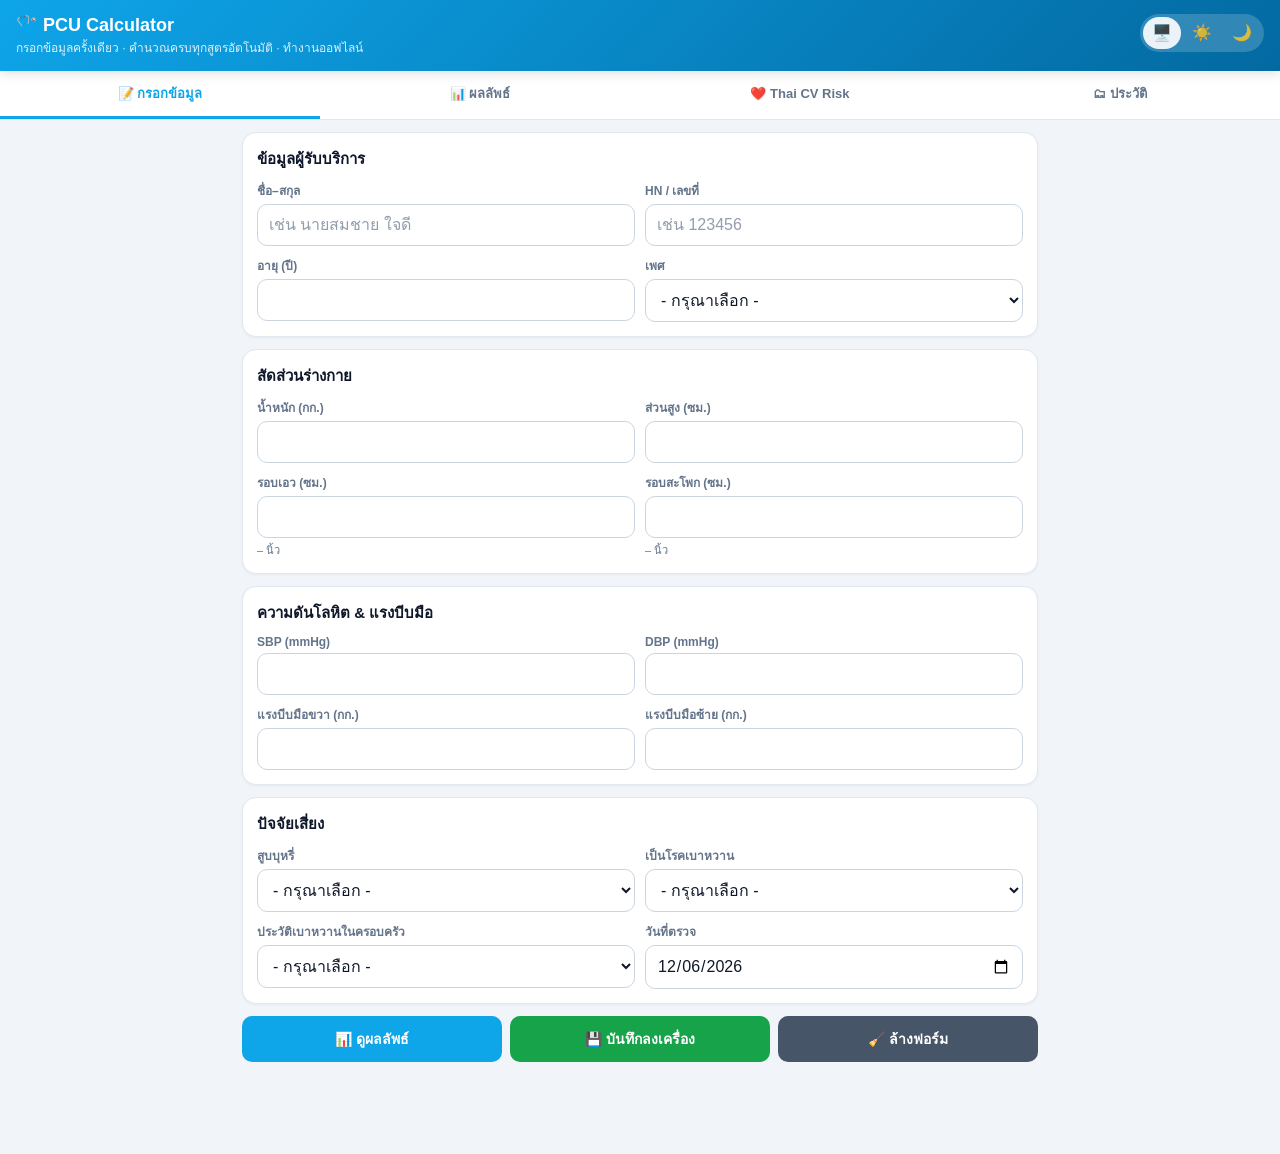
==== index.html @ 6158aefe "เพิ่ม dark mode/lightmode ตามระบบ และ manifest ไฟล์แยก" ====
<!DOCTYPE html>
<html lang="th">
<head>
<meta charset="UTF-8">
<meta name="viewport" content="width=device-width,initial-scale=1,viewport-fit=cover">
<title>PCU Calculator</title>
<meta name="theme-color" content="#0ea5e9">
<meta name="color-scheme" content="light dark">
<meta name="apple-mobile-web-app-capable" content="yes">
<meta name="apple-mobile-web-app-status-bar-style" content="default">
<meta name="apple-mobile-web-app-title" content="PCU Calc">
<link rel="icon" type="image/svg+xml" href="favicon.svg">
<link rel="icon" type="image/png" sizes="512x512" href="favicon-512.png">
<link rel="alternate icon" href="favicon.ico">
<link rel="apple-touch-icon" sizes="180x180" href="apple-touch-icon-180.png">
<link rel="manifest" href="manifest.json">
<script>
/* ธีมสี: ต้องรันก่อนโหลด style.css เพื่อไม่ให้จอสว่างวาบก่อนเปลี่ยนเป็นโหมดมืด */
(function(){
  var KEY="pcu-theme", root=document.documentElement;
  var mq=window.matchMedia?matchMedia("(prefers-color-scheme: dark)"):null;
  function getMode(){var m="auto";try{m=localStorage.getItem(KEY)||"auto"}catch(e){}return(m==="light"||m==="dark")?m:"auto"}
  function apply(m){
    var dark=m==="dark"||(m==="auto"&&!!mq&&mq.matches);
    root.setAttribute("data-theme",dark?"dark":"light");
    var tc=document.querySelector('meta[name="theme-color"]');
    if(tc)tc.setAttribute("content",dark?"#0c4a6e":"#0ea5e9");
    return dark;
  }
  window.PCUTheme={
    get:getMode,
    set:function(m){try{localStorage.setItem(KEY,m)}catch(e){}return apply(m)}
  };
  apply(getMode());
  if(mq){ /* ถ้าเลือก "ตามระบบ" แล้วผู้ใช้สลับโหมดที่เครื่อง ให้เปลี่ยนตามทันที */
    var f=function(){if(getMode()==="auto")apply("auto")};
    if(mq.addEventListener)mq.addEventListener("change",f);else if(mq.addListener)mq.addListener(f);
  }
})();
</script>
<link rel="stylesheet" href="style.css">
</head>
<body>
<header class="noprint">
  <div class="hd">
    <div>
      <h1>🩺 PCU Calculator</h1>
      <p>กรอกข้อมูลครั้งเดียว · คำนวณครบทุกสูตรอัตโนมัติ · ทำงานออฟไลน์</p>
    </div>
    <div class="theme" role="group" aria-label="โหมดสี">
      <button type="button" data-m="auto" title="ตามระบบ" aria-label="ตามระบบ">🖥️</button>
      <button type="button" data-m="light" title="สว่าง" aria-label="สว่าง">☀️</button>
      <button type="button" data-m="dark" title="มืด" aria-label="มืด">🌙</button>
    </div>
  </div>
</header>

<nav class="noprint">
  <button class="on" data-t="in">📝 กรอกข้อมูล</button>
  <button data-t="out">📊 ผลลัพธ์</button>
  <button data-t="cv">❤️ Thai CV Risk</button>
  <button data-t="his">🗂 ประวัติ</button>
</nav>

<main>
<!-- ========== INPUT ========== -->
<section id="in">
  <div class="card">
    <h3>ข้อมูลผู้รับบริการ</h3>
    <div class="grid">
      <div><label>ชื่อ–สกุล</label><input id="name" placeholder="เช่น นายสมชาย ใจดี"></div>
      <div><label>HN / เลขที่</label><input id="hn" placeholder="เช่น 123456"></div>
      <div><label>อายุ (ปี)</label><input id="age" type="number" inputmode="numeric" min="1" max="120"></div>
      <div><label>เพศ</label><select id="sex"><option value="" selected disabled>- กรุณาเลือก -</option><option value="M">ชาย</option><option value="F">หญิง</option></select></div>
    </div>
  </div>

  <div class="card">
    <h3>สัดส่วนร่างกาย</h3>
    <div class="grid">
      <div><label>น้ำหนัก (กก.)</label><input id="wt" type="number" inputmode="decimal" step="0.1"></div>
      <div><label>ส่วนสูง (ซม.)</label><input id="ht" type="number" inputmode="decimal" step="0.1"></div>
      <div><label>รอบเอว (ซม.)</label><input id="wc" type="number" inputmode="decimal" step="0.1"><div class="hint" id="wcIn">– นิ้ว</div></div>
      <div><label>รอบสะโพก (ซม.)</label><input id="hc" type="number" inputmode="decimal" step="0.1"><div class="hint" id="hcIn">– นิ้ว</div></div>
    </div>
  </div>

  <div class="card">
    <h3>ความดันโลหิต &amp; แรงบีบมือ</h3>
    <div class="grid">
      <div><label>SBP (mmHg)</label><input id="sbp" type="number" inputmode="numeric"></div>
      <div><label>DBP (mmHg)</label><input id="dbp" type="number" inputmode="numeric"></div>
      <div><label>แรงบีบมือขวา (กก.)</label><input id="gr" type="number" inputmode="decimal" step="0.1"></div>
      <div><label>แรงบีบมือซ้าย (กก.)</label><input id="gl" type="number" inputmode="decimal" step="0.1"></div>
    </div>
  </div>

  <div class="card">
    <h3>ปัจจัยเสี่ยง</h3>
    <div class="grid">
      <div><label>สูบบุหรี่</label><select id="smoke"><option value="" selected disabled>- กรุณาเลือก -</option><option value="0">ไม่สูบ</option><option value="1">สูบ</option></select></div>
      <div><label>เป็นโรคเบาหวาน</label><select id="dm"><option value="" selected disabled>- กรุณาเลือก -</option><option value="0">ไม่เป็น</option><option value="1">เป็น</option></select></div>
      <div><label>ประวัติเบาหวานในครอบครัว</label><select id="fdm"><option value="" selected disabled>- กรุณาเลือก -</option><option value="0">ไม่มี</option><option value="1">มี (พ่อ/แม่/พี่/น้อง)</option></select></div>
      <div><label>วันที่ตรวจ</label><input id="dt" type="date"></div>
    </div>
  </div>

  <div class="row noprint">
    <button class="btn" onclick="go('out')">📊 ดูผลลัพธ์</button>
    <button class="btn g" onclick="saveRec()">💾 บันทึกลงเครื่อง</button>
    <button class="btn d" onclick="clearForm()">🧹 ล้างฟอร์ม</button>
  </div>
</section>

<!-- ========== OUTPUT ========== -->
<section id="out" class="hidden">
  <div class="card"><h3>สรุปผลการประเมิน</h3><div id="who" style="font-size:13px;color:var(--mut)"></div></div>

  <div class="card">
    <h3>1) ดัชนีมวลกาย (BMI)</h3>
    <div class="res"><span class="k">BMI</span><span class="v"><span id="bmiV">–</span> <small style="font-size:12px;color:var(--mut)">kg/m²</small><br><span id="bmiT" class="tag t-mut">–</span></span></div>
    <div class="hint" id="bmiM"></div>
    <table id="bmiTb"></table>
  </div>

  <div class="card">
    <h3>2) รอบเอว / รอบสะโพก (WHR)</h3>
    <div class="res"><span class="k">รอบเอว</span><span class="v" id="wcV">–</span></div>
    <div class="res"><span class="k">แปลผลรอบเอว</span><span class="v"><span id="wcTag" class="tag t-mut">–</span></span></div>
    <div class="res"><span class="k">รอบสะโพก</span><span class="v" id="hcV">–</span></div>
    <div class="res"><span class="k">Waist/Hip Ratio</span><span class="v"><span id="whrV">–</span><br><span id="whrT" class="tag t-mut">–</span></span></div>
    <div class="hint" id="whrM"></div>
    <table id="wcTb"></table>
  </div>

  <div class="card">
    <h3>3) OSTA Index (ความเสี่ยงกระดูกพรุน)</h3>
    <div class="res"><span class="k">(น้ำหนัก − อายุ) × 0.2</span><span class="v"><span id="ostaV">–</span><br><span id="ostaT" class="tag t-mut">–</span></span></div>
    <table><tr><th>ค่า OSTA</th><th>การแปลผล</th></tr>
    <tr id="os1"><td>น้อยกว่า −4</td><td>ความเสี่ยงสูง</td></tr>
    <tr id="os2"><td>−4 ถึง −1</td><td>ความเสี่ยงปานกลาง</td></tr>
    <tr id="os3"><td>มากกว่า −1</td><td>ความเสี่ยงต่ำ</td></tr></table>
  </div>

  <div class="card">
    <h3>4) แรงบีบมือ (Hand Grip / น้ำหนักตัว)</h3>
    <div class="res"><span class="k">ข้างขวา</span><span class="v"><span id="grV">–</span><br><span id="grT" class="tag t-mut">–</span></span></div>
    <div class="res"><span class="k">ข้างซ้าย</span><span class="v"><span id="glV">–</span><br><span id="glT" class="tag t-mut">–</span></span></div>
    <table id="gripTb"></table>
  </div>

  <div class="card">
    <h3>5) ระดับความดันโลหิต</h3>
    <div class="res"><span class="k">SBP / DBP</span><span class="v" id="bpV">–</span></div>
    <div class="res"><span class="k">Category</span><span class="v"><span id="htC">–</span><br><span id="htT" class="tag t-mut">–</span></span></div>
    <table id="htTb"></table>
  </div>

  <div class="card">
    <h3>6) ความเสี่ยงโรคเบาหวาน (DM Risk Score)</h3>
    <div class="res"><span class="k">คะแนนรวม</span><span class="v"><span id="dmV">–</span> <small style="font-size:12px;color:var(--mut)">คะแนน</small><br><span id="dmT" class="tag t-mut">–</span></span></div>
    <table id="dmTb"></table>
    <div class="hint">เกณฑ์: ≤2 เสี่ยงน้อย · 3–5 ปานกลาง · 6–8 สูง · &gt;8 สูงมาก</div>
  </div>

  <div class="card">
    <h3>7) ความเสี่ยงโรคหัวใจและหลอดเลือด (Thai CV Risk)</h3>
    <div class="res"><span class="k">ความเสี่ยงใน 10 ปี</span><span class="v"><span id="cvV">–</span> <small style="font-size:12px;color:var(--mut)">%</small><br><span id="cvT" class="tag t-mut">–</span></span></div>
    <table><tr><th>ระดับความเสี่ยง</th><th>ค่า %</th></tr>
      <tr id="cv1"><td>ความเสี่ยงต่ำ</td><td>น้อยกว่า 10%</td></tr>
      <tr id="cv2"><td>ความเสี่ยงปานกลาง</td><td>10% – 19.9%</td></tr>
      <tr id="cv3"><td>ความเสี่ยงสูง</td><td>20% – 29.9%</td></tr>
      <tr id="cv4"><td>ความเสี่ยงสูงมาก</td><td>ตั้งแต่ 30% ขึ้นไป</td></tr></table>
    <div class="hint">กรอกค่าได้ที่แท็บ ❤️ Thai CV Risk</div>
  </div>

  <div class="row noprint">
    <button class="btn g" onclick="toExcel()">📗 บันทึก Excel</button>
    <button class="btn r" onclick="window.print()">📄 บันทึก PDF</button>
    <button class="btn" onclick="saveRec()">💾 บันทึกประวัติ</button>
  </div>
</section>

<!-- ========== CV RISK ========== -->
<section id="cv" class="hidden">
  <div class="card">
    <h3>Thai CV Risk Score — รามาธิบดี</h3>
    <div class="note">ค่าจากฟอร์มพร้อมใช้กรอก — แตะที่ชิปเพื่อคัดลอกทีละค่า แล้ววางในเว็บด้านล่างได้ทันที</div>
    <div class="chips" id="cvChips" style="margin-top:10px"></div>
    <div class="row">
      <button class="btn o" onclick="reloadCV()">🔄 โหลดใหม่</button>
      <button class="btn" onclick="openCV()">🔗 เปิดในเบราว์เซอร์</button>
    </div>
  </div>

  <div class="card">
    <h3>บันทึกผล %CV Risk</h3>
    <div class="grid">
      <div>
        <label>ความเสี่ยง 10 ปี (%)</label>
        <input id="cvPct" type="number" step="0.1" min="0" max="100" inputmode="decimal" placeholder="เช่น 12.5">
        <div class="hint">คัดลอกตัวเลขจากผลลัพธ์ในกรอบด้านล่าง แล้วกรอกช่องนี้</div>
      </div>
      <div>
        <label>ระดับความเสี่ยงที่แปลได้</label>
        <div style="padding:8px 0"><span id="cvT2" class="tag t-mut">ยังไม่ได้กรอก</span></div>
      </div>
    </div>
    <div class="row" style="margin-top:10px">
      <button class="btn o" onclick="pasteCV()">📋 วางจากคลิปบอร์ด</button>
      <button class="btn" onclick="go('out')">📊 ดูผลรวมทั้งหมด</button>
      <button class="btn g" onclick="saveRec()">💾 บันทึกประวัติ</button>
      <button class="btn r" onclick="toExcel()">📗 ส่งออก Excel</button>
    </div>
  </div>

  <div class="card">
    <div class="iw"><iframe id="cvFrame" src="https://www.rama.mahidol.ac.th/cardio_vascular_risk/thai_cv_risk_score/" referrerpolicy="no-referrer" allow="clipboard-write"></iframe></div>
    <div class="hint" style="margin-top:8px">หน้านี้ต้องต่ออินเทอร์เน็ต · ส่วนอื่นของแอปใช้งานออฟไลน์ได้ปกติ</div>
  </div>
</section>

<!-- ========== HISTORY ========== -->
<section id="his" class="hidden">
  <div class="card">
    <h3>ประวัติผู้รับบริการ <span id="cnt" class="tag t-mut">0 ราย</span></h3>
    <div class="note">🔒 ข้อมูลถูกเก็บในเครื่องนี้เท่านั้น (localStorage) ไม่มีการส่งข้อมูลออกนอกเครื่อง</div>
    <div class="row" style="margin-top:10px">
      <button class="btn g" onclick="histExcel()">📗 ส่งออกทั้งหมด (Excel)</button>
      <button class="btn r" onclick="wipe()">🗑 ลบทั้งหมด</button>
    </div>
    <input id="q" placeholder="🔍 ค้นหาชื่อ / HN" style="margin-top:10px" oninput="renderHist()">
  </div>
  <div id="histList"></div>
</section>
</main>

<div class="toast" id="toast"></div>

<script src="script.js" defer></script>
</body>
</html>
---- style.css ----
/* ===== สีโหมดสว่าง (ค่าเริ่มต้น) ===== */
:root{color-scheme:light;
  --bg:#f1f5f9;--card:#fff;--line:#e2e8f0;--txt:#0f172a;--mut:#64748b;
  --pri:#0ea5e9;--ok:#16a34a;--warn:#f59e0b;--bad:#dc2626;--vbad:#7f1d1d;
  --hdr1:#0ea5e9;--hdr2:#0369a1;--nav:#fff;--field:#fff;--field-line:#cbd5e1;
  --th:#f8fafc;--hl:#e0f2fe;--chip:#f1f5f9;
  --note-bg:#fffbeb;--note-line:#fcd34d;--note-txt:#78350f;
  --btn-d:#475569;--toast-bg:#0f172a;--toast-txt:#fff;--shadow:#0f172a0d}

/* ===== สีโหมดมืด (ใช้เมื่อ <html data-theme="dark">) ===== */
:root[data-theme="dark"]{color-scheme:dark;
  --bg:#0f172a;--card:#1e293b;--line:#334155;--txt:#e2e8f0;--mut:#94a3b8;
  --vbad:#991b1b;
  --hdr1:#0c4a6e;--hdr2:#082f49;--nav:#1e293b;--field:#0f172a;--field-line:#475569;
  --th:#273449;--hl:#0c4a6e;--chip:#334155;
  --note-bg:#422006;--note-line:#a16207;--note-txt:#fde68a;
  --btn-d:#64748b;--toast-bg:#e2e8f0;--toast-txt:#0f172a;--shadow:#0006}
@media screen{:root[data-theme="dark"] .t-vbad{box-shadow:0 0 0 1px #fca5a5}}

*{box-sizing:border-box;-webkit-tap-highlight-color:transparent}
body{margin:0;font-family:-apple-system,"Segoe UI","Sarabun","Noto Sans Thai",sans-serif;background:var(--bg);color:var(--txt);padding-bottom:80px}
header{position:sticky;top:0;z-index:50;background:linear-gradient(135deg,var(--hdr1),var(--hdr2));color:#fff;padding:14px 16px calc(14px + env(safe-area-inset-top)) 16px;box-shadow:0 2px 12px #0002}
header h1{margin:0;font-size:18px}header p{margin:2px 0 0;font-size:12px;opacity:.85}
.hd{display:flex;justify-content:space-between;align-items:flex-start;gap:10px}
.theme{display:flex;flex:none;gap:2px;padding:3px;background:#ffffff2e;border-radius:999px}
.theme button{border:0;padding:0;background:none;width:38px;height:32px;border-radius:999px;font-size:16px;line-height:1;cursor:pointer;opacity:.8}
.theme button.on{background:#ffffffe6;opacity:1}
.theme button:focus-visible{outline:2px solid #fff;outline-offset:1px}
nav{display:flex;background:var(--nav);border-bottom:1px solid var(--line);position:sticky;top:0;z-index:40;overflow-x:auto}
nav button{flex:1;min-width:88px;border:0;background:none;padding:12px 6px;font-size:13px;font-weight:600;color:var(--mut);border-bottom:3px solid transparent;font-family:inherit}
nav button.on{color:var(--pri);border-color:var(--pri)}
main{padding:12px;max-width:820px;margin:auto}
.card{background:var(--card);border:1px solid var(--line);border-radius:14px;padding:14px;margin-bottom:12px;box-shadow:0 1px 3px var(--shadow)}
.card h3{margin:0 0 10px;font-size:15px;display:flex;justify-content:space-between;align-items:center;gap:8px}
.grid{display:grid;grid-template-columns:1fr 1fr;gap:10px}
@media(max-width:420px){.grid{grid-template-columns:1fr}}
label{display:block;font-size:12px;color:var(--mut);margin-bottom:4px;font-weight:600}
input,select{width:100%;padding:11px;border:1px solid var(--field-line);border-radius:10px;font-size:16px;font-family:inherit;background:var(--field);color:var(--txt)}
input::placeholder{color:var(--mut);opacity:.7}
input:focus,select:focus{outline:2px solid var(--pri);border-color:var(--pri)}
.hint{font-size:11px;color:var(--mut);margin-top:3px}
.btn{display:inline-flex;align-items:center;justify-content:center;gap:6px;padding:12px 14px;border:0;border-radius:10px;background:var(--pri);color:#fff;font-size:14px;font-weight:700;font-family:inherit;cursor:pointer}
.btn.g{background:var(--ok)}.btn.r{background:var(--bad)}.btn.d{background:var(--btn-d)}.btn.o{background:var(--card);color:var(--pri);border:1.5px solid var(--pri)}
.btn:active{opacity:.8}
.row{display:flex;gap:8px;flex-wrap:wrap}.row>.btn{flex:1;min-width:130px}
.res{display:flex;justify-content:space-between;align-items:center;padding:10px 0;border-bottom:1px dashed var(--line);gap:10px}
.res:last-child{border:0}.res .k{font-size:13px;color:var(--mut)}
.res .v{font-size:19px;font-weight:800;text-align:right}
.tag{display:inline-block;padding:4px 11px;border-radius:999px;font-size:12px;font-weight:700;color:#fff;margin-top:3px}
.t-ok{background:var(--ok)}.t-warn{background:var(--warn)}.t-bad{background:var(--bad)}.t-vbad{background:var(--vbad)}.t-mut{background:#94a3b8}
table{width:100%;border-collapse:collapse;font-size:12px;margin-top:8px}
th,td{border:1px solid var(--line);padding:6px 8px;text-align:left}th{background:var(--th)}
tr.hl td{background:var(--hl);font-weight:700}
.hidden{display:none}
.iw{position:relative;width:100%;height:74vh;border:1px solid var(--line);border-radius:12px;overflow:hidden;background:#fff} /* เว็บมหิดลใน iframe เป็นสีสว่างเสมอ จึงคงพื้นขาวไว้ */
iframe{width:100%;height:100%;border:0}
.hist{border:1px solid var(--line);border-radius:12px;padding:11px;margin-bottom:9px;background:var(--card)}
.hist b{font-size:14px}.hist .m{font-size:11px;color:var(--mut);margin:3px 0 7px}
.chips{display:flex;flex-wrap:wrap;gap:5px;margin-bottom:8px}
.chip{background:var(--chip);border-radius:7px;padding:3px 8px;font-size:11px}
.note{background:var(--note-bg);border:1px solid var(--note-line);border-radius:10px;padding:10px;font-size:12px;color:var(--note-txt);line-height:1.6}
.toast{position:fixed;left:50%;bottom:24px;transform:translateX(-50%);background:var(--toast-bg);color:var(--toast-txt);padding:11px 18px;border-radius:999px;font-size:13px;z-index:999;opacity:0;transition:.25s;pointer-events:none}
.toast.on{opacity:1;bottom:34px}

/* ===== พิมพ์ / บันทึก PDF: บังคับสีสว่างเสมอ แม้ใช้โหมดมืดอยู่ =====
   ต้องมีตัวแปรชุดเดียวกับบล็อกโหมดมืดด้านบน (ถ้าเพิ่มตัวแปรสีในโหมดมืด ให้เพิ่มที่นี่ด้วย) */
@media print{
  :root[data-theme="dark"]{color-scheme:light;
    --bg:#f1f5f9;--card:#fff;--line:#e2e8f0;--txt:#0f172a;--mut:#64748b;--vbad:#7f1d1d;
    --th:#f8fafc;--hl:#e0f2fe;--chip:#f1f5f9;
    --note-bg:#fffbeb;--note-line:#fcd34d;--note-txt:#78350f;--shadow:#0f172a0d;--field:#fff;--field-line:#cbd5e1}
  nav,header,.noprint{display:none!important}body{background:#fff;padding:0}.card{break-inside:avoid;box-shadow:none}main{max-width:100%}}
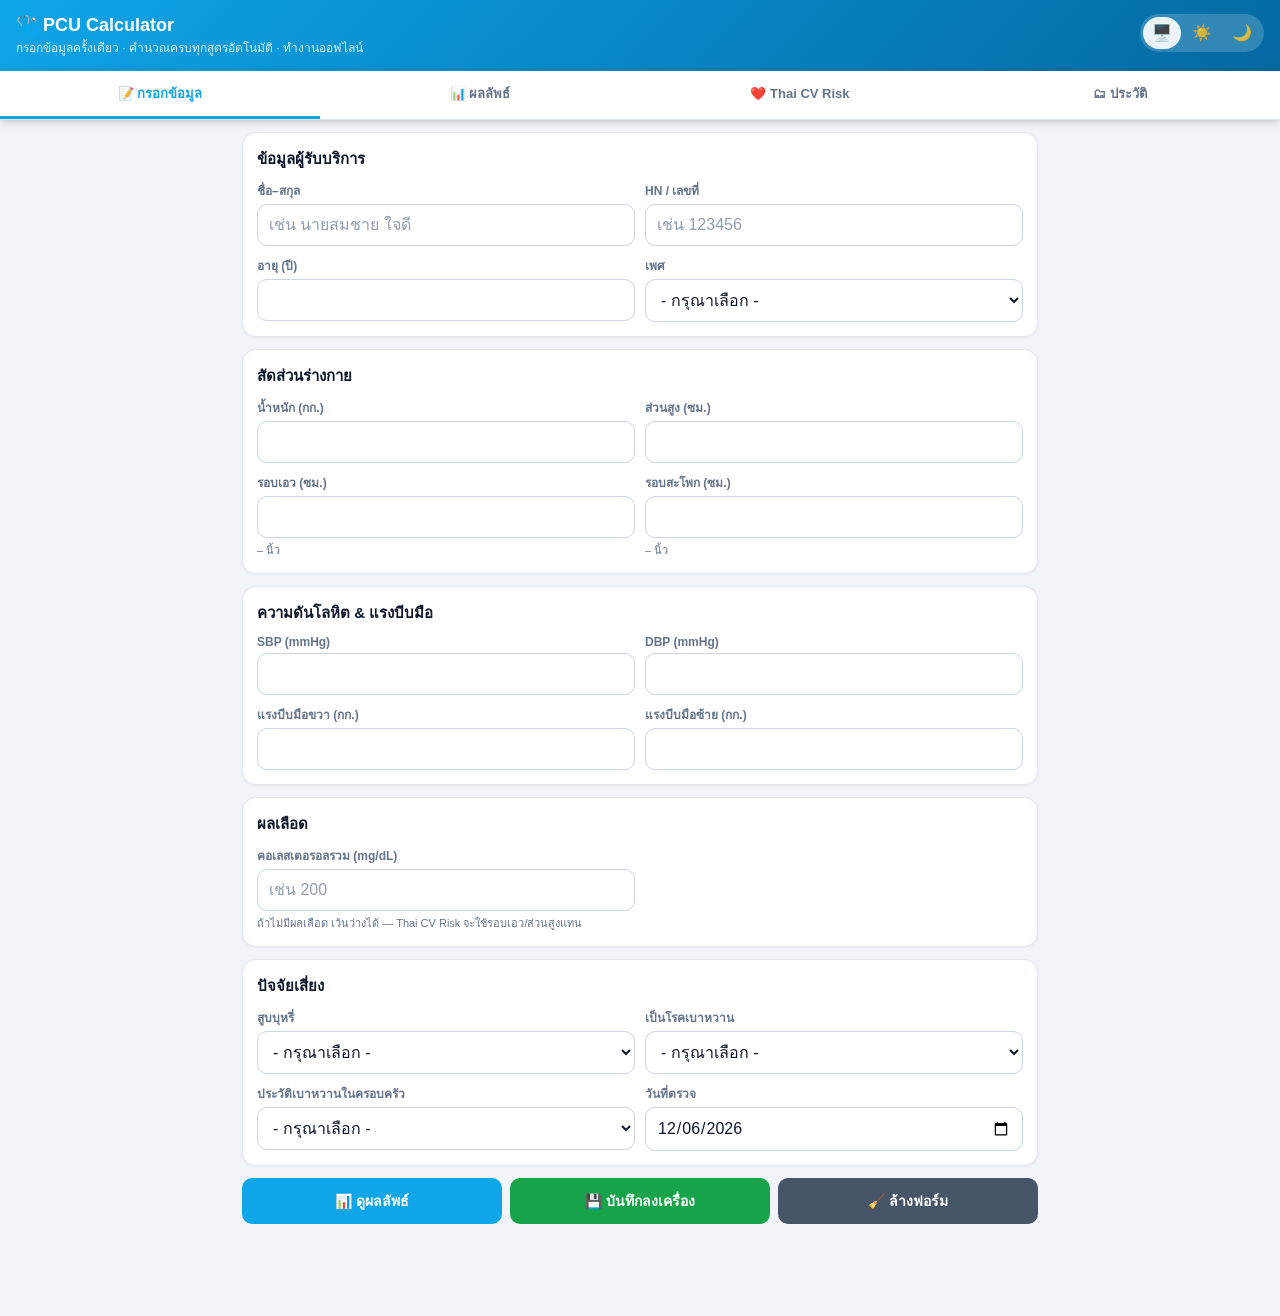
==== commit ea493072: "Add cholesterol input and risk factor section with CV risk calculator Added input fields for cholest" ====
--- a/index.html
+++ b/index.html
@@ -7,22 +7,35 @@
 <meta name="theme-color" content="#0ea5e9">
 <meta name="color-scheme" content="light dark">
 <meta name="apple-mobile-web-app-capable" content="yes">
+<meta name="mobile-web-app-capable" content="yes">
 <meta name="apple-mobile-web-app-status-bar-style" content="default">
 <meta name="apple-mobile-web-app-title" content="PCU Calc">
+<!-- ===== Favicon / App icons ===== -->
+<link rel="icon" type="image/png" sizes="96x96" href="favicon-96x96.png">
 <link rel="icon" type="image/svg+xml" href="favicon.svg">
-<link rel="icon" type="image/png" sizes="512x512" href="favicon-512.png">
-<link rel="alternate icon" href="favicon.ico">
+<link rel="shortcut icon" href="favicon.ico">
 <link rel="apple-touch-icon" sizes="180x180" href="apple-touch-icon-180.png">
+<link rel="apple-touch-icon" sizes="167x167" href="apple-touch-icon-167.png">
+<link rel="apple-touch-icon" sizes="152x152" href="apple-touch-icon-152.png">
+<link rel="apple-touch-icon" sizes="120x120" href="apple-touch-icon-120.png">
+<link rel="mask-icon" href="safari-pinned-tab.svg" color="#0369a1">
+<meta name="msapplication-TileColor" content="#ffffff">
+<meta name="msapplication-TileImage" content="mstile-150x150.png">
+<meta name="msapplication-config" content="browserconfig.xml">
 <link rel="manifest" href="manifest.json">
 <script>
-/* ธีมสี: ต้องรันก่อนโหลด style.css เพื่อไม่ให้จอสว่างวาบก่อนเปลี่ยนเป็นโหมดมืด */
+/* ธีมสี: ต้องรันก่อนโหลด style.css เพื่อไม่ให้จอสว่างวาบก่อนเปลี่ยนเป็นโหมดมืด
+   - ตามระบบ = ไม่ตั้ง data-theme (ให้ CSS @media prefers-color-scheme ตัดสินเอง)
+   - สว่าง/มืด = ตั้ง data-theme เป็น light / dark เพื่อบังคับ */
 (function(){
   var KEY="pcu-theme", root=document.documentElement;
   var mq=window.matchMedia?matchMedia("(prefers-color-scheme: dark)"):null;
   function getMode(){var m="auto";try{m=localStorage.getItem(KEY)||"auto"}catch(e){}return(m==="light"||m==="dark")?m:"auto"}
   function apply(m){
+    if(m==="auto")root.removeAttribute("data-theme");else root.setAttribute("data-theme",m);
     var dark=m==="dark"||(m==="auto"&&!!mq&&mq.matches);
-    root.setAttribute("data-theme",dark?"dark":"light");
+    var cs=document.querySelector('meta[name="color-scheme"]');
+    if(cs)cs.setAttribute("content",dark?"dark only":"light only"); /* "only" = ห้ามเบราว์เซอร์กลับสีซ้ำ */
     var tc=document.querySelector('meta[name="theme-color"]');
     if(tc)tc.setAttribute("content",dark?"#0c4a6e":"#0ea5e9");
     return dark;
@@ -32,7 +45,7 @@
     set:function(m){try{localStorage.setItem(KEY,m)}catch(e){}return apply(m)}
   };
   apply(getMode());
-  if(mq){ /* ถ้าเลือก "ตามระบบ" แล้วผู้ใช้สลับโหมดที่เครื่อง ให้เปลี่ยนตามทันที */
+  if(mq){ /* ถ้าเลือก "ตามระบบ" แล้วผู้ใช้สลับโหมดที่เครื่อง ให้อัปเดตสีแถบทันที */
     var f=function(){if(getMode()==="auto")apply("auto")};
     if(mq.addEventListener)mq.addEventListener("change",f);else if(mq.addListener)mq.addListener(f);
   }
@@ -63,6 +76,45 @@
 </nav>
 
 <main>
+<!-- แถบแดงเมื่อบันทึก/ลบไม่สำเร็จ — ค้างอยู่จนกว่าจะกด ✕ (ไม่หายเองแบบ toast) -->
+<div id="saveErr" class="alert noprint hidden" role="alert">
+  <div>
+    <b id="saveErrTitle">⛔ บันทึกไม่สำเร็จ</b><br>
+    <span id="saveErrBody"></span><br>
+    <small id="saveErrWhy"></small>
+  </div>
+  <button type="button" id="saveErrClose" aria-label="ปิดข้อความเตือน">✕</button>
+</div>
+
+<!-- คำแนะนำสำหรับ Safari บน iPhone/iPad ที่ยังไม่ได้ติดตั้งเป็นแอป -->
+<div id="iosTip" class="note tip noprint hidden" role="note">
+  <div>
+    <b>💡 ใช้ Safari บน iPhone/iPad อยู่ — แนะนำให้ติดตั้งเป็นแอปก่อนเริ่มกรอก</b><br>
+    • <b>วิธีติดตั้ง:</b> แตะปุ่มแชร์ (สี่เหลี่ยมมีลูกศรชี้ขึ้น) → "เพิ่มไปยังหน้าจอโฮม" แล้วเปิดจากไอคอนนั้นทุกครั้ง<br>
+    • <b>เหตุผล:</b> Safari อาจลบข้อมูลของเว็บที่ไม่ได้เปิดใช้หลายวันทิ้งอัตโนมัติ และประวัติที่บันทึกใน Safari <b>จะไม่ย้ายตามไป</b>ในแอปที่ติดตั้ง เพราะเป็นข้อมูลคนละชุดกัน
+  </div>
+  <button type="button" id="iosTipClose" aria-label="ปิดคำแนะนำ">✕</button>
+</div>
+
+<!-- คำเตือนเมื่อเปิดในเบราว์เซอร์ของ LINE (ทั้ง iPhone และ Android) -->
+<div id="lineTip" class="note tip noprint hidden" role="note">
+  <div>
+    <b>⚠️ กำลังเปิดในเบราว์เซอร์ของ LINE</b><br>
+    ข้อมูลที่บันทึกตรงนี้จะอยู่ใน LINE เท่านั้น — ถ้าภายหลังเปิดด้วย Safari หรือ Chrome <b>จะไม่เห็นประวัติชุดนี้</b><br>
+    • <b>แนะนำ:</b> แตะเมนูของ LINE (⋯ หรือ ⋮) แล้วเลือกเปิดด้วยเบราว์เซอร์ — iPhone/iPad ใช้ <b>Safari</b> · Android ใช้ <b>Chrome</b> — หรือติดตั้งเป็นแอปจากเบราว์เซอร์นั้นเลย
+  </div>
+  <button type="button" id="lineTipClose" aria-label="ปิดคำเตือน">✕</button>
+</div>
+
+<!-- คำแนะนำสำหรับผู้ใช้ Samsung Internet (script.js จะแสดงเฉพาะเมื่อเปิดด้วย Samsung Internet) -->
+<div id="sbTip" class="note tip noprint hidden" role="note">
+  <div>
+    <b>💡 ใช้ Samsung Internet อยู่ใช่ไหม?</b><br>
+    • <b>ติดตั้งเป็นแอป:</b> ให้ใช้ <b>Chrome</b> (เมนู ⋮ → Install app) เพราะ "ติดตั้งเป็นเว็บแอป" ของ Samsung Internet จะถูก Google Play Protect เตือน<br>
+    • <b>สีหน้าจอเพี้ยนในโหมดมืด:</b> ไปที่ Samsung Internet → ตั้งค่า → การเลื่อนและดูหน้าเว็บ → โหมดมืด แล้วปิด "บังคับใช้โหมดมืดสำหรับเนื้อหาบนหน้าเว็บ"
+  </div>
+  <button type="button" id="sbTipClose" aria-label="ปิดคำแนะนำ">✕</button>
+</div>
 <!-- ========== INPUT ========== -->
 <section id="in">
   <div class="card">
@@ -92,6 +144,13 @@
       <div><label>DBP (mmHg)</label><input id="dbp" type="number" inputmode="numeric"></div>
       <div><label>แรงบีบมือขวา (กก.)</label><input id="gr" type="number" inputmode="decimal" step="0.1"></div>
       <div><label>แรงบีบมือซ้าย (กก.)</label><input id="gl" type="number" inputmode="decimal" step="0.1"></div>
+    </div>
+  </div>
+
+  <div class="card">
+    <h3>ผลเลือด</h3>
+    <div class="grid">
+      <div><label>คอเลสเตอรอลรวม (mg/dL)</label><input id="chol" type="number" inputmode="numeric" placeholder="เช่น 200"><div class="hint">ถ้าไม่มีผลเลือด เว้นว่างได้ — Thai CV Risk จะใช้รอบเอว/ส่วนสูงแทน</div></div>
     </div>
   </div>
 
@@ -165,13 +224,16 @@
 
   <div class="card">
     <h3>7) ความเสี่ยงโรคหัวใจและหลอดเลือด (Thai CV Risk)</h3>
-    <div class="res"><span class="k">ความเสี่ยงใน 10 ปี</span><span class="v"><span id="cvV">–</span> <small style="font-size:12px;color:var(--mut)">%</small><br><span id="cvT" class="tag t-mut">–</span></span></div>
+    <div class="res"><span class="k">ความเสี่ยงใน 10 ปี — คำนวณโดยแอป<br><small id="cvCalcF" style="font-size:11px"></small></span><span class="v"><span id="cvCalcV">–</span> <small style="font-size:12px;color:var(--mut)">%</small><br><span id="cvCalcT" class="tag t-mut">–</span></span></div>
+    <!-- กล่องแจ้ง: บอกว่าต้องกรอกอะไรเพิ่ม หรือเตือนเมื่ออายุไม่อยู่ในช่วง 35–70 ปี -->
+    <div id="cvCalcMsg" class="note hidden" style="margin:8px 0"></div>
+    <div class="res"><span class="k">ค่าที่กรอกจากเว็บรามาฯ</span><span class="v"><span id="cvV">–</span> <small style="font-size:12px;color:var(--mut)">%</small><br><span id="cvT" class="tag t-mut">–</span></span></div>
     <table><tr><th>ระดับความเสี่ยง</th><th>ค่า %</th></tr>
       <tr id="cv1"><td>ความเสี่ยงต่ำ</td><td>น้อยกว่า 10%</td></tr>
       <tr id="cv2"><td>ความเสี่ยงปานกลาง</td><td>10% – 19.9%</td></tr>
       <tr id="cv3"><td>ความเสี่ยงสูง</td><td>20% – 29.9%</td></tr>
       <tr id="cv4"><td>ความเสี่ยงสูงมาก</td><td>ตั้งแต่ 30% ขึ้นไป</td></tr></table>
-    <div class="hint">กรอกค่าได้ที่แท็บ ❤️ Thai CV Risk</div>
+    <div class="hint">ค่าที่แอปคำนวณใช้สูตรเดียวกับเว็บรามาธิบดี (ทดสอบเทียบแล้วตรงกัน) · ค่าจากเว็บรามาฯ กรอกได้ที่แท็บ ❤️ Thai CV Risk · แถบสีในตารางยึดค่าที่แอปคำนวณ ถ้าคำนวณไม่ได้จะใช้ค่าที่กรอกจากเว็บแทน</div>
   </div>
 
   <div class="row noprint">
@@ -215,8 +277,11 @@
   </div>
 
   <div class="card">
-    <div class="iw"><iframe id="cvFrame" src="https://www.rama.mahidol.ac.th/cardio_vascular_risk/thai_cv_risk_score/" referrerpolicy="no-referrer" allow="clipboard-write"></iframe></div>
-    <div class="hint" style="margin-top:8px">หน้านี้ต้องต่ออินเทอร์เน็ต · ส่วนอื่นของแอปใช้งานออฟไลน์ได้ปกติ</div>
+    <!-- ช่องแจ้งสถานะ: script.js จะแสดงเมื่อออฟไลน์ หรือเว็บรามาโหลดนานผิดปกติ -->
+    <div id="cvStatus" class="note hidden" role="status" style="margin-bottom:10px"></div>
+    <!-- data-src (ไม่ใช่ src) = ยังไม่โหลดจนกว่าผู้ใช้จะเข้าแท็บนี้ ดู mountCV() ใน script.js -->
+    <div class="iw"><iframe id="cvFrame" data-src="https://www.rama.mahidol.ac.th/cardio_vascular_risk/thai_cv_risk_score/" title="Thai CV Risk Score — รามาธิบดี" referrerpolicy="no-referrer" allow="clipboard-write"></iframe></div>
+    <div class="hint" style="margin-top:8px">กรอบด้านบนคือเว็บของโรงพยาบาลรามาธิบดี ต้องต่ออินเทอร์เน็ต · ถ้าว่างเปล่าหรือหมุนค้าง แปลว่าเว็บต้นทางขัดข้องชั่วคราว ไม่ใช่แอปนี้เสีย · ส่วนอื่นของแอปใช้งานออฟไลน์ได้ปกติ</div>
   </div>
 </section>
 
@@ -230,6 +295,16 @@
       <button class="btn r" onclick="wipe()">🗑 ลบทั้งหมด</button>
     </div>
     <input id="q" placeholder="🔍 ค้นหาชื่อ / HN" style="margin-top:10px" oninput="renderHist()">
+    <!-- แผงลับสำหรับผู้ดูแลแอป: แตะป้ายจำนวนราย (0 ราย) ติดกัน 5 ครั้งเพื่อเปิด/ปิด -->
+    <div id="logPanel" class="logbox noprint hidden">
+      <b>🛠 บันทึกกิจกรรม (สำหรับผู้ดูแลแอป)</b>
+      <div class="hint" id="logSum"></div>
+      <div class="row" style="margin-top:8px">
+        <button type="button" class="btn o" id="logExport">📤 ส่งออก log</button>
+        <button type="button" class="btn d" id="logClear">🧽 ล้าง log</button>
+      </div>
+      <pre id="logView"></pre>
+    </div>
   </div>
   <div id="histList"></div>
 </section>
@@ -239,4 +314,4 @@
 
 <script src="script.js" defer></script>
 </body>
-</html>+</html>
--- a/style.css
+++ b/style.css
@@ -1,32 +1,43 @@
-/* ===== สีโหมดสว่าง (ค่าเริ่มต้น) ===== */
-:root{color-scheme:light;
+/* ===== สีโหมดสว่าง (ค่าเริ่มต้น) =====
+   color-scheme บรรทัดแรกเป็นค่าสำรอง บรรทัดที่สอง ("only") สั่งไม่ให้เบราว์เซอร์กลับสีหน้าเว็บซ้ำ */
+:root{color-scheme:light;color-scheme:light only;
   --bg:#f1f5f9;--card:#fff;--line:#e2e8f0;--txt:#0f172a;--mut:#64748b;
-  --pri:#0ea5e9;--ok:#16a34a;--warn:#f59e0b;--bad:#dc2626;--vbad:#7f1d1d;
+  --pri:#0ea5e9;--ok:#16a34a;--warn:#f59e0b;--bad:#dc2626;--vbad:#7f1d1d;--vbad-ring:transparent;
   --hdr1:#0ea5e9;--hdr2:#0369a1;--nav:#fff;--field:#fff;--field-line:#cbd5e1;
   --th:#f8fafc;--hl:#e0f2fe;--chip:#f1f5f9;
   --note-bg:#fffbeb;--note-line:#fcd34d;--note-txt:#78350f;
   --btn-d:#475569;--toast-bg:#0f172a;--toast-txt:#fff;--shadow:#0f172a0d}
 
-/* ===== สีโหมดมืด (ใช้เมื่อ <html data-theme="dark">) ===== */
-:root[data-theme="dark"]{color-scheme:dark;
+/* ===== สีโหมดมืด (2 บล็อกด้านล่างต้องมีค่าเหมือนกัน — แก้ที่หนึ่งต้องแก้อีกที่) =====
+   บล็อก 1: โหมด "ตามระบบ" เมื่ออุปกรณ์เป็นโหมดมืด (ยังไม่ได้เลือกสว่างเอง) */
+@media (prefers-color-scheme: dark){
+  :root:not([data-theme="light"]){color-scheme:dark;color-scheme:dark only;
+    --bg:#0f172a;--card:#1e293b;--line:#334155;--txt:#e2e8f0;--mut:#94a3b8;
+    --vbad:#991b1b;--vbad-ring:#fca5a5;
+    --hdr1:#0c4a6e;--hdr2:#082f49;--nav:#1e293b;--field:#0f172a;--field-line:#475569;
+    --th:#273449;--hl:#0c4a6e;--chip:#334155;
+    --note-bg:#422006;--note-line:#a16207;--note-txt:#fde68a;
+    --btn-d:#64748b;--toast-bg:#e2e8f0;--toast-txt:#0f172a;--shadow:#0006}
+}
+/* บล็อก 2: ผู้ใช้กดเลือก "มืด" เอง (JS ตั้ง data-theme="dark") */
+:root[data-theme="dark"]{color-scheme:dark;color-scheme:dark only;
   --bg:#0f172a;--card:#1e293b;--line:#334155;--txt:#e2e8f0;--mut:#94a3b8;
-  --vbad:#991b1b;
+  --vbad:#991b1b;--vbad-ring:#fca5a5;
   --hdr1:#0c4a6e;--hdr2:#082f49;--nav:#1e293b;--field:#0f172a;--field-line:#475569;
   --th:#273449;--hl:#0c4a6e;--chip:#334155;
   --note-bg:#422006;--note-line:#a16207;--note-txt:#fde68a;
   --btn-d:#64748b;--toast-bg:#e2e8f0;--toast-txt:#0f172a;--shadow:#0006}
-@media screen{:root[data-theme="dark"] .t-vbad{box-shadow:0 0 0 1px #fca5a5}}
 
 *{box-sizing:border-box;-webkit-tap-highlight-color:transparent}
 body{margin:0;font-family:-apple-system,"Segoe UI","Sarabun","Noto Sans Thai",sans-serif;background:var(--bg);color:var(--txt);padding-bottom:80px}
-header{position:sticky;top:0;z-index:50;background:linear-gradient(135deg,var(--hdr1),var(--hdr2));color:#fff;padding:14px 16px calc(14px + env(safe-area-inset-top)) 16px;box-shadow:0 2px 12px #0002}
+header{position:relative;z-index:50;background:linear-gradient(135deg,var(--hdr1),var(--hdr2));color:#fff;padding:14px 16px calc(14px + env(safe-area-inset-top)) 16px;box-shadow:0 2px 12px #0002}
 header h1{margin:0;font-size:18px}header p{margin:2px 0 0;font-size:12px;opacity:.85}
 .hd{display:flex;justify-content:space-between;align-items:flex-start;gap:10px}
 .theme{display:flex;flex:none;gap:2px;padding:3px;background:#ffffff2e;border-radius:999px}
 .theme button{border:0;padding:0;background:none;width:38px;height:32px;border-radius:999px;font-size:16px;line-height:1;cursor:pointer;opacity:.8}
 .theme button.on{background:#ffffffe6;opacity:1}
 .theme button:focus-visible{outline:2px solid #fff;outline-offset:1px}
-nav{display:flex;background:var(--nav);border-bottom:1px solid var(--line);position:sticky;top:0;z-index:40;overflow-x:auto}
+nav{display:flex;background:var(--nav);border-bottom:1px solid var(--line);position:sticky;top:0;z-index:60;overflow-x:auto;box-shadow:0 2px 8px #0003}
 nav button{flex:1;min-width:88px;border:0;background:none;padding:12px 6px;font-size:13px;font-weight:600;color:var(--mut);border-bottom:3px solid transparent;font-family:inherit}
 nav button.on{color:var(--pri);border-color:var(--pri)}
 main{padding:12px;max-width:820px;margin:auto}
@@ -37,6 +48,17 @@
 label{display:block;font-size:12px;color:var(--mut);margin-bottom:4px;font-weight:600}
 input,select{width:100%;padding:11px;border:1px solid var(--field-line);border-radius:10px;font-size:16px;font-family:inherit;background:var(--field);color:var(--txt)}
 input::placeholder{color:var(--mut);opacity:.7}
+/* ===== ช่องวันที่บน iPhone/iPad =====
+   Safari บน iOS/iPadOS ให้ช่อง type=date มีความกว้างขั้นต่ำของตัวเอง จึงดันล้นคอลัมน์ grid ออกนอกการ์ด
+   และจัดตัวเลขวันที่ไว้กลางช่อง ไม่ชิดซ้ายเหมือนช่องอื่น
+   - .grid>div{min-width:0} ยอมให้คอลัมน์หดตามความกว้างจอได้จริง (เบราว์เซอร์อื่นไม่เห็นความต่าง เพราะช่องกรอกกว้าง 100% อยู่แล้ว)
+   - บล็อก @supports(-webkit-touch-callout:none) มีผลเฉพาะ iOS/iPadOS — Chrome, Samsung Internet, Edge ไม่ถูกแตะ
+   - min-height กันช่องยุบเตี้ยลงตอนผู้ใช้กด "ล้าง" ในตัวเลือกวันที่ของ iOS จนช่องว่างเปล่า */
+.grid>div{min-width:0}
+@supports (-webkit-touch-callout:none){
+  input[type="date"]{-webkit-appearance:none;appearance:none;display:block;min-width:0;max-width:100%;min-height:calc(1.2em + 24px);text-align:left}
+  input[type="date"]::-webkit-date-and-time-value{text-align:left;margin:0}
+}
 input:focus,select:focus{outline:2px solid var(--pri);border-color:var(--pri)}
 .hint{font-size:11px;color:var(--mut);margin-top:3px}
 .btn{display:inline-flex;align-items:center;justify-content:center;gap:6px;padding:12px 14px;border:0;border-radius:10px;background:var(--pri);color:#fff;font-size:14px;font-weight:700;font-family:inherit;cursor:pointer}
@@ -47,7 +69,7 @@
 .res:last-child{border:0}.res .k{font-size:13px;color:var(--mut)}
 .res .v{font-size:19px;font-weight:800;text-align:right}
 .tag{display:inline-block;padding:4px 11px;border-radius:999px;font-size:12px;font-weight:700;color:#fff;margin-top:3px}
-.t-ok{background:var(--ok)}.t-warn{background:var(--warn)}.t-bad{background:var(--bad)}.t-vbad{background:var(--vbad)}.t-mut{background:#94a3b8}
+.t-ok{background:var(--ok)}.t-warn{background:var(--warn)}.t-bad{background:var(--bad)}.t-vbad{background:var(--vbad);box-shadow:0 0 0 1px var(--vbad-ring)}.t-mut{background:#94a3b8}
 table{width:100%;border-collapse:collapse;font-size:12px;margin-top:8px}
 th,td{border:1px solid var(--line);padding:6px 8px;text-align:left}th{background:var(--th)}
 tr.hl td{background:var(--hl);font-weight:700}
@@ -59,14 +81,34 @@
 .chips{display:flex;flex-wrap:wrap;gap:5px;margin-bottom:8px}
 .chip{background:var(--chip);border-radius:7px;padding:3px 8px;font-size:11px}
 .note{background:var(--note-bg);border:1px solid var(--note-line);border-radius:10px;padding:10px;font-size:12px;color:var(--note-txt);line-height:1.6}
+.tip:not(.hidden){display:flex}
+.tip{gap:10px;align-items:flex-start;margin-bottom:12px}
+.tip>div{flex:1}
+.tip button{flex:none;border:0;background:none;color:inherit;font-size:16px;line-height:1;padding:4px 6px;cursor:pointer;opacity:.7}
+/* ===== แถบแดงเมื่อบันทึกไม่สำเร็จ (ค้างจนกว่าจะกด ✕) =====
+   ใช้ :not(.hidden) แบบเดียวกับ .tip เพราะ .alert อยู่หลัง .hidden ในไฟล์ ถ้าตั้ง display ตรง ๆ จะทับ .hidden */
+.alert:not(.hidden){display:flex}
+.alert{gap:10px;align-items:flex-start;background:var(--bad);color:#fff;border-radius:12px;padding:12px 14px;margin-bottom:12px;font-size:13px;line-height:1.6;box-shadow:0 2px 10px #0003}
+.alert>div{flex:1}
+.alert b{font-size:14px}
+.alert small{font-size:12px;opacity:.92}
+.alert button{flex:none;border:0;background:#ffffff33;color:#fff;border-radius:8px;font-size:16px;line-height:1;padding:6px 9px;cursor:pointer}
+/* ===== แผง log ลับในแท็บประวัติ ===== */
+#cnt{-webkit-user-select:none;user-select:none;cursor:default}
+.logbox{margin-top:12px;border:1px dashed var(--field-line);border-radius:10px;padding:10px;font-size:13px}
+.logbox pre{margin:8px 0 0;max-height:240px;overflow:auto;font:11px/1.55 ui-monospace,Menlo,Consolas,monospace;white-space:pre-wrap;word-break:break-word;background:var(--chip);color:var(--txt);border-radius:8px;padding:8px}
+#cvChips .chip{cursor:pointer}
 .toast{position:fixed;left:50%;bottom:24px;transform:translateX(-50%);background:var(--toast-bg);color:var(--toast-txt);padding:11px 18px;border-radius:999px;font-size:13px;z-index:999;opacity:0;transition:.25s;pointer-events:none}
 .toast.on{opacity:1;bottom:34px}
 
 /* ===== พิมพ์ / บันทึก PDF: บังคับสีสว่างเสมอ แม้ใช้โหมดมืดอยู่ =====
    ต้องมีตัวแปรชุดเดียวกับบล็อกโหมดมืดด้านบน (ถ้าเพิ่มตัวแปรสีในโหมดมืด ให้เพิ่มที่นี่ด้วย) */
 @media print{
-  :root[data-theme="dark"]{color-scheme:light;
-    --bg:#f1f5f9;--card:#fff;--line:#e2e8f0;--txt:#0f172a;--mut:#64748b;--vbad:#7f1d1d;
+  :root:not([data-theme="light"]){color-scheme:light;color-scheme:light only;
+    --bg:#f1f5f9;--card:#fff;--line:#e2e8f0;--txt:#0f172a;--mut:#64748b;--vbad:#7f1d1d;--vbad-ring:transparent;
     --th:#f8fafc;--hl:#e0f2fe;--chip:#f1f5f9;
     --note-bg:#fffbeb;--note-line:#fcd34d;--note-txt:#78350f;--shadow:#0f172a0d;--field:#fff;--field-line:#cbd5e1}
   nav,header,.noprint{display:none!important}body{background:#fff;padding:0}.card{break-inside:avoid;box-shadow:none}main{max-width:100%}}
+
+input[type=number]::-webkit-inner-spin-button,input[type=number]::-webkit-outer-spin-button{-webkit-appearance:none;margin:0}
+input[type=number]{-moz-appearance:textfield;appearance:textfield}
